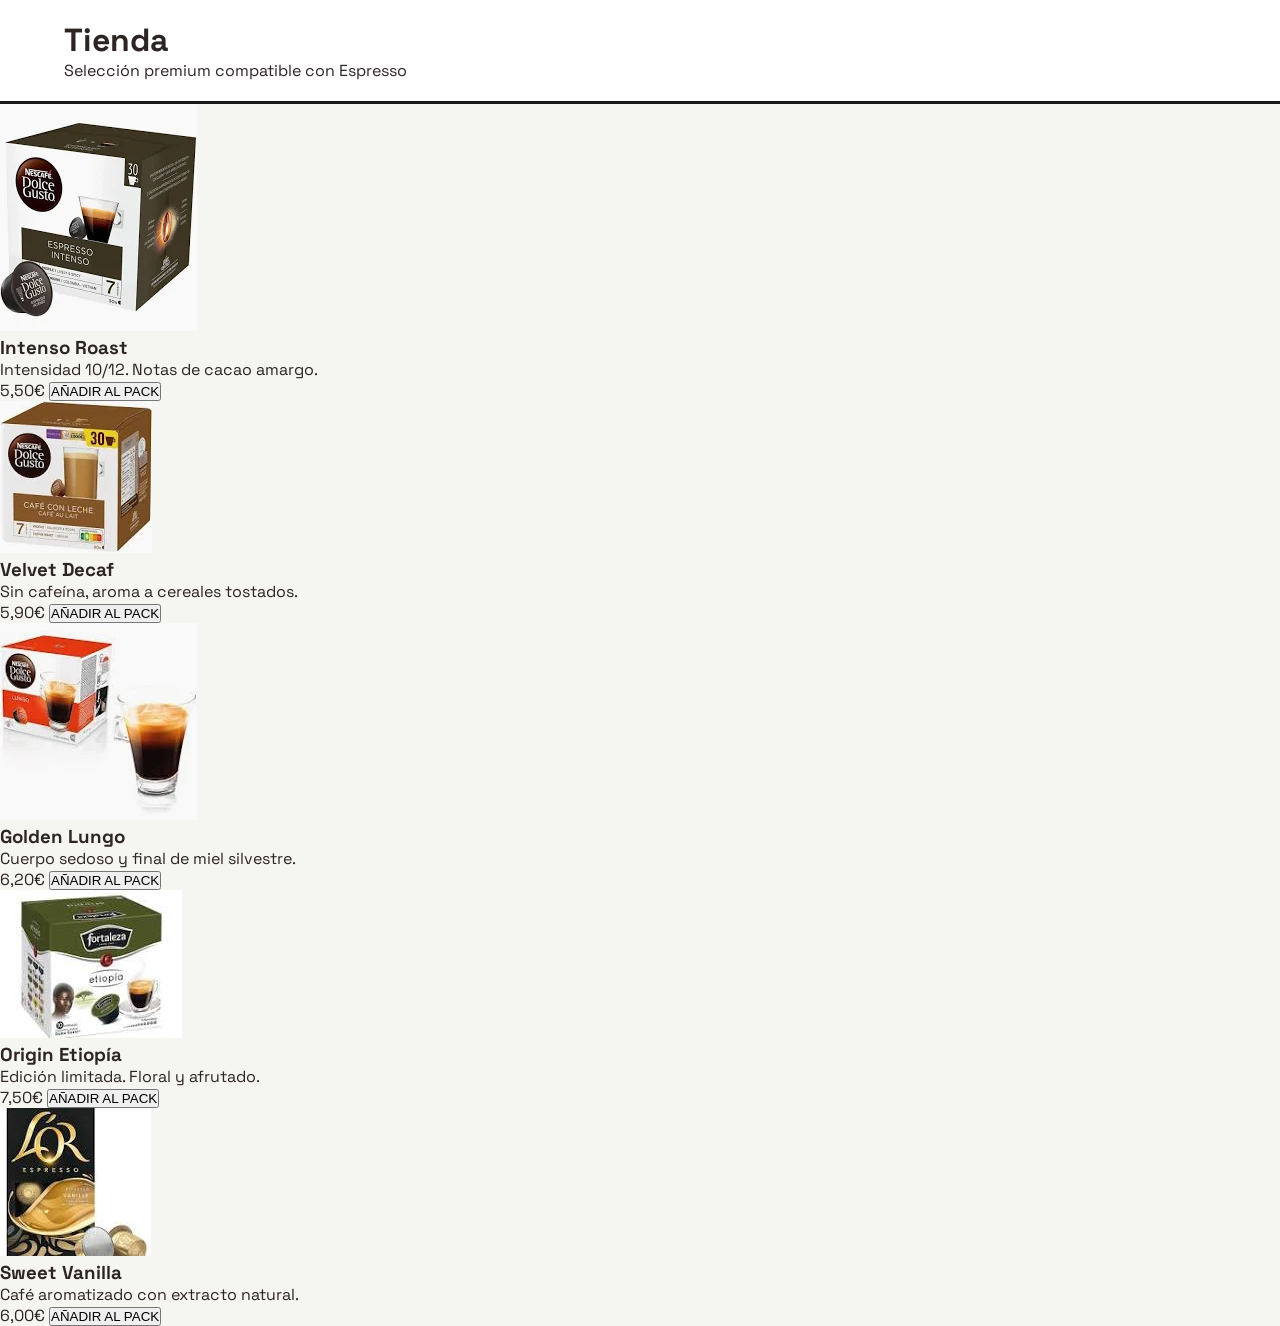
==== capsulas.html @ a007997f "ultimo cambio al html y de img" ====
<!DOCTYPE html>
<html lang="es">
<head>
    <meta charset="UTF-8">
    <meta name="viewport" content="width=device-width, initial-scale=1.0">
    <title>Cápsulas Espresso - Tienda</title>
    <link rel="stylesheet" href="css/styles.css">
    <link href="https://fonts.googleapis.com/css2?family=Bungee+Shade&family=Space+Grotesk:wght@300;500;800&display=swap" rel="stylesheet">
</head>
<body id="body-capsulas">

    <div id="cursor-capsulas"></div>

    <main id="main-container-capsulas">
        <header id="header-tienda-capsulas">
            <h1 id="logo-texto-capsulas">Tienda</h1>
            <p id="subtitulo-capsulas">Selección premium compatible con Espresso</p>
        </header>

                <section id="galeria-capsulas-grid">
            <article id="card-producto-1" class="capsula-card-style">
                <img id="img-capsula-1" src="img/capsula1.jpg" alt="Intenso">
                <h3 id="titulo-capsula-1">Intenso Roast</h3>
                <p id="desc-capsula-1">Intensidad 10/12. Notas de cacao amargo.</p>
                <span id="precio-capsula-1">5,50€</span>
                <button id="btn-compra-1">AÑADIR AL PACK</button>
            </article>

            <article id="card-producto-2" class="capsula-card-style">
                <img id="img-capsula-2" src="img/capsulas2.jpg" alt="Decaf">
                <h3 id="titulo-capsula-2">Velvet Decaf</h3>
                <p id="desc-capsula-2">Sin cafeína, aroma a cereales tostados.</p>
                <span id="precio-capsula-2">5,90€</span>
                <button id="btn-compra-2">AÑADIR AL PACK</button>
            </article>

            <article id="card-producto-3" class="capsula-card-style">
                <img id="img-capsula-3" src="img/capsulas3.jpg" alt="Lungo">
                <h3 id="titulo-capsula-3">Golden Lungo</h3>
                <p id="desc-capsula-3">Cuerpo sedoso y final de miel silvestre.</p>
                <span id="precio-capsula-3">6,20€</span>
                <button id="btn-compra-3">AÑADIR AL PACK</button>
            </article>

            <article id="card-producto-4" class="capsula-card-style">
                <img id="img-capsula-4" src="img/capsulas4.jpg" alt="Etiopía">
                <h3 id="titulo-capsula-4">Origin Etiopía</h3>
                <p id="desc-capsula-4">Edición limitada. Floral y afrutado.</p>
                <span id="precio-capsula-4">7,50€</span>
                <button id="btn-compra-4">AÑADIR AL PACK</button>
            </article>

            <article id="card-producto-5" class="capsula-card-style">
                <img id="img-capsula-5" src="img/capsulas5.jpg" alt="Vainilla">
                <h3 id="titulo-capsula-5">Sweet Vanilla</h3>
                <p id="desc-capsula-5">Café aromatizado con extracto natural.</p>
                <span id="precio-capsula-5">6,00€</span>
                <button id="btn-compra-5">AÑADIR AL PACK</button>
            </article>
        </section>
    </main>
    
    <script>
        const cursor = document.getElementById('cursor-capsulas');
        document.addEventListener('mousemove', e => {
            cursor.style.left = e.clientX + 'px';
            cursor.style.top = e.clientY + 'px';
        });
    </script>

        
</body>
</html>
---- css/styles.css ----
:root {
    --primary: #4e342e;
    /* Marrón Espresso */
    --secondary: #1a1a1a;
    /* Negro */
    --accent: #d7ccc8;
    /* Beige */
    --bg-light: #f5f5f1;
    /* Crema */
    --text-main: #2d2424;
    --shadow: 0 15px 35px rgba(0, 0, 0, 0.1);
    --step-ani: cubic-bezier(0.19, 1, 0.22, 1);
}

* {
    margin: 0;
    padding: 0;
    box-sizing: border-box;
    cursor: none;
}

body {
    background: var(--bg-light);
    color: var(--text-main);
    font-family: 'Space Grotesk', sans-serif;
    overflow-x: hidden;
}

/* Custom Cursor */
#custom-cursor {
    width: 20px;
    height: 20px;
    background: var(--primary);
    border-radius: 50%;
    position: fixed;
    pointer-events: none;
    z-index: 9999;
    mix-blend-mode: difference;
}

/* Loader */
#loader {
    position: fixed;
    inset: 0;
    background: #0f0f0f;
    display: flex;
    flex-direction: column;
    justify-content: center;
    align-items: center;
    z-index: 10000;
    transition: transform 0.8s var(--step-ani);
}

.cartoon-coffee {
    width: 100px;
    height: 80px;
    border: 5px solid white;
    border-radius: 0 0 40px 40px;
    position: relative;
}

.liquid {
    position: absolute;
    bottom: 0;
    width: 100%;
    height: 0%;
    background: var(--primary);
    border-radius: 0 0 35px 35px;
    transition: 1.5s;
}

/* Header */
header {
    background: white;
    border-bottom: 3px solid var(--secondary);
    padding: 20px 5%;
    position: sticky;
    top: 0;
    z-index: 900;
}

.nav-container {
    display: flex;
    justify-content: space-between;
    align-items: center;
    max-width: 1400px;
    margin: 0 auto;
}

.logo {
    font-family: 'Bungee Shade';
    color: var(--primary);
    font-size: 1.8rem;
    text-decoration: none;
}

nav a {
    text-decoration: none;
    color: var(--secondary);
    font-weight: 800;
    margin-left: 25px;
    font-size: 0.9rem;
    transition: 0.3s;
}

nav a:hover {
    color: var(--primary);
}

/* Grid de Productos */
.content-wrapper {
    max-width: 1300px;
    margin: 50px auto;
    padding: 0 20px;
}

.product-gallery {
    display: grid;
    grid-template-columns: repeat(auto-fill, minmax(300px, 1fr));
    gap: 30px;
    margin-top: 30px;
}

.p-card {
    background: white;
    border-radius: 25px;
    padding: 25px;
    box-shadow: var(--shadow);
    text-align: center;
    transition: 0.4s;
}

.p-card:hover {
    transform: translateY(-10px);
}

.p-card img {
    width: 100%;
    height: 280px;
    object-fit: contain;
    margin-bottom: 15px;
    background: #fafafa;
    border-radius: 15px;
}

/* Botones */
.btn-primary-v2 {
    background: var(--primary);
    color: white;
    border: none;
    padding: 12px 25px;
    border-radius: 50px;
    font-weight: 800;
    cursor: pointer;
}

.btn-primary-v2:hover {
    background: var(--secondary);
    transform: scale(1.05);
}

/* Sidebar Carrito */
.cart-sidebar {
    position: fixed;
    right: -500px;
    top: 0;
    width: 400px;
    height: 100%;
    background: white;
    z-index: 3000;
    transition: 0.6s var(--step-ani);
    padding: 30px;
}

.cart-sidebar.active {
    right: 0;
}

.cart-item-ui {
    display: flex;
    align-items: center;
    gap: 15px;
    padding: 10px;
    border-bottom: 1px solid #eee;
}
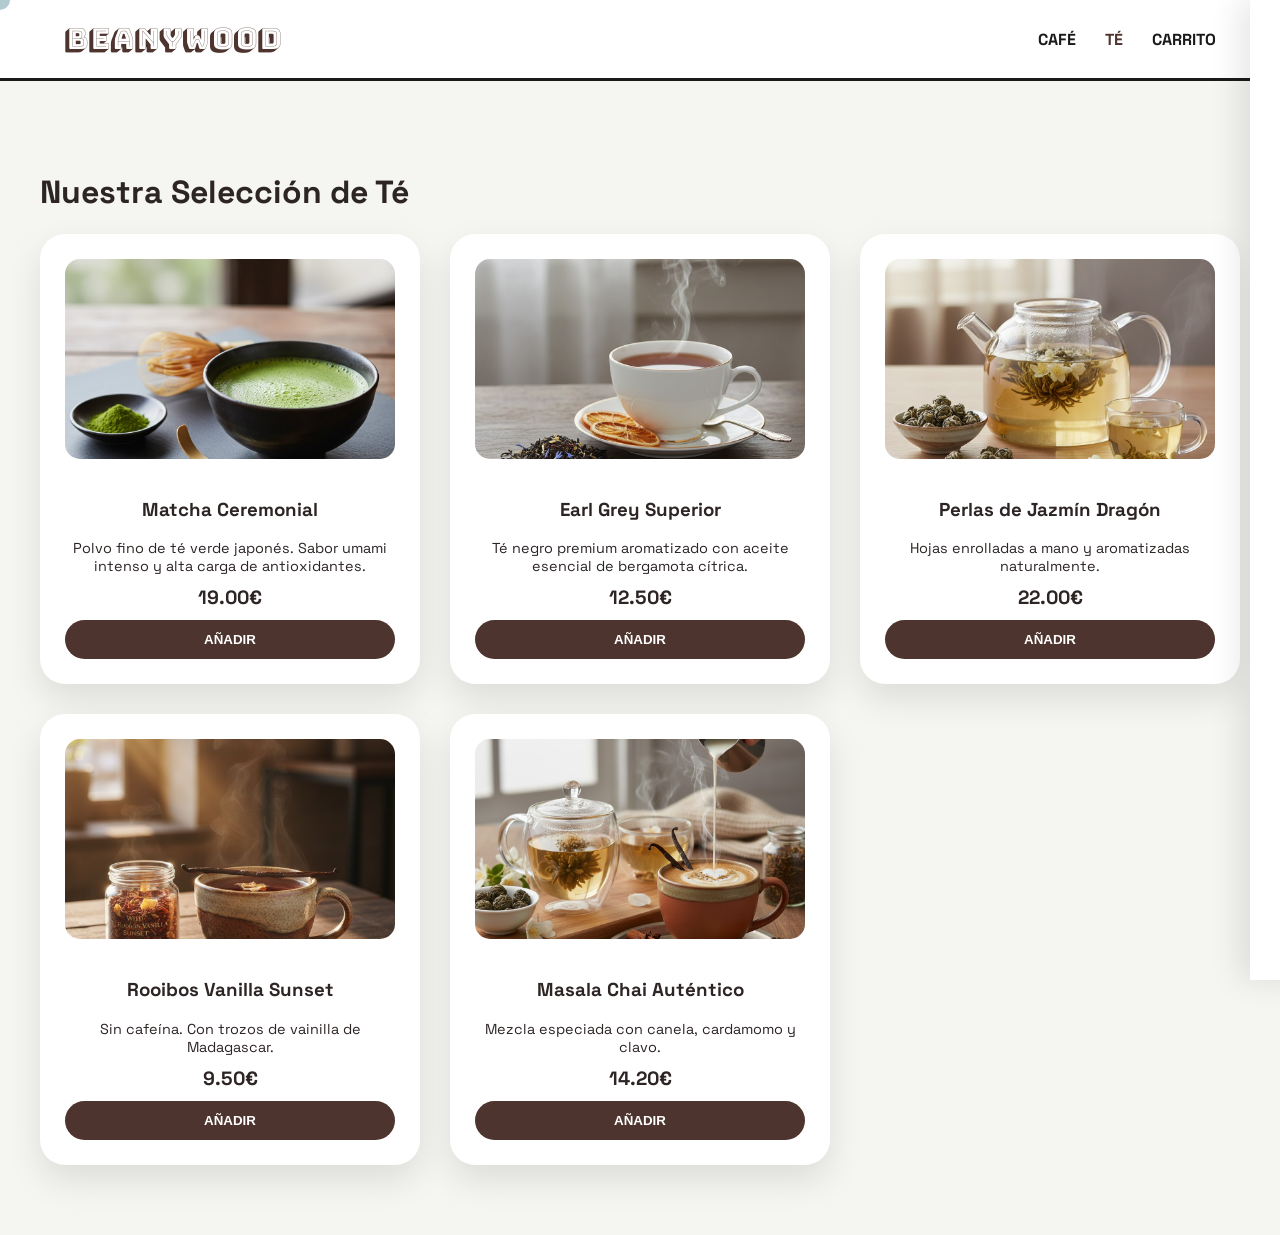
==== commit 9e280872: "cambio al css y mi html" ====
--- a/capsulas.html
+++ b/capsulas.html
@@ -3,71 +3,101 @@
 <head>
     <meta charset="UTF-8">
     <meta name="viewport" content="width=device-width, initial-scale=1.0">
-    <title>Cápsulas Espresso - Tienda</title>
+    <title>Tea Specialty Store</title>
+    <link href="https://fonts.googleapis.com/css2?family=Bungee+Shade&family=Space+Grotesk:wght@300;500;700&display=swap" rel="stylesheet">
     <link rel="stylesheet" href="css/styles.css">
-    <link href="https://fonts.googleapis.com/css2?family=Bungee+Shade&family=Space+Grotesk:wght@300;500;800&display=swap" rel="stylesheet">
 </head>
-<body id="body-capsulas">
+<body id="tea-store-body">
 
-    <div id="cursor-capsulas"></div>
+    <div id="custom-cursor"></div>
 
-    <main id="main-container-capsulas">
-        <header id="header-tienda-capsulas">
-            <h1 id="logo-texto-capsulas">Tienda</h1>
-            <p id="subtitulo-capsulas">Selección premium compatible con Espresso</p>
-        </header>
+    <div id="main-loader">
+        <div id="cup-container" class="cartoon-coffee">
+            <div id="liquid-fill" class="liquid"></div>
+        </div>
+    </div>
 
-                <section id="galeria-capsulas-grid">
-            <article id="card-producto-1" class="capsula-card-style">
-                <img id="img-capsula-1" src="img/capsula1.jpg" alt="Intenso">
-                <h3 id="titulo-capsula-1">Intenso Roast</h3>
-                <p id="desc-capsula-1">Intensidad 10/12. Notas de cacao amargo.</p>
-                <span id="precio-capsula-1">5,50€</span>
-                <button id="btn-compra-1">AÑADIR AL PACK</button>
+    <header id="main-header">
+        <div id="header-container" class="nav-container">
+            <a href="index.html" id="site-logo" class="logo">BEANYWOOD</a>
+            <nav id="main-navigation">
+                <a href="#" id="nav-link-coffee">CAFÉ</a>
+                <a href="#" id="nav-link-tea-active">TÉ</a>
+                <a href="#" id="nav-link-cart" onclick="toggleCart()">CARRITO</a>
+            </nav>
+        </div>
+    </header>
+
+    <main id="tea-content-wrapper" class="content-wrapper">
+        <h1 id="section-title">Nuestra Selección de Té</h1>
+
+        <div id="tea-products-grid" class="product-gallery">
+            
+            <article id="tea-card-1" class="p-card">
+                <img id="tea-img-1" src="img/Te_Matcha.jpg" alt="Matcha">
+                <h3 id="tea-title-1">Matcha Ceremonial</h3>
+                <p style="margin: 10px 0; font-size: 0.9rem;">Polvo fino de té verde japonés. Sabor umami intenso y alta carga de antioxidantes.</p>
+                <p id="tea-price-1">19.00€</p>
+                <button id="tea-btn-1" class="btn-primary-v2">AÑADIR</button>
             </article>
 
-            <article id="card-producto-2" class="capsula-card-style">
-                <img id="img-capsula-2" src="img/capsulas2.jpg" alt="Decaf">
-                <h3 id="titulo-capsula-2">Velvet Decaf</h3>
-                <p id="desc-capsula-2">Sin cafeína, aroma a cereales tostados.</p>
-                <span id="precio-capsula-2">5,90€</span>
-                <button id="btn-compra-2">AÑADIR AL PACK</button>
+            <article id="tea-card-2" class="p-card">
+                <img id="tea-img-2" src="img/Te_Earl.jpg" alt="Earl Grey">
+                <h3 id="tea-title-2">Earl Grey Superior</h3>
+                <p style="margin: 10px 0; font-size: 0.9rem;">Té negro premium aromatizado con aceite esencial de bergamota cítrica.</p>
+                <p id="tea-price-2">12.50€</p>
+                <button id="tea-btn-2" class="btn-primary-v2">AÑADIR</button>
             </article>
+            <article id="tea-card-3" class="p-card">
+        <img id="tea-img-3" src="img/Te_Perlas.jpg" alt="Té de Jazmín">
+        <h3 id="tea-title-3">Perlas de Jazmín Dragón</h3>
+        <p style="margin: 10px 0; font-size: 0.9rem;">Hojas enrolladas a mano y aromatizadas naturalmente.</p>
+        <p id="tea-price-3">22.00€</p>
+        <button id="tea-btn-3" class="btn-primary-v2">AÑADIR</button>
+    </article>
+           <article id="tea-card-4" class="p-card">
+        <img id="tea-img-4" src="img/Te_Rooibos.jpg" alt="Rooibos">
+        <h3 id="tea-title-4">Rooibos Vanilla Sunset</h3>
+        <p style="margin: 10px 0; font-size: 0.9rem;">Sin cafeína. Con trozos de vainilla de Madagascar.</p>
+        <p id="tea-price-4">9.50€</p>
+        <button id="tea-btn-4" class="btn-primary-v2">AÑADIR</button>
+    </article>
+           <article id="tea-card-5" class="p-card">
+        <img id="tea-img-5" src="img/Te_Masala.jpg" alt="Chai Tea">
+        <h3 id="tea-title-5">Masala Chai Auténtico</h3>
+        <p style="margin: 10px 0; font-size: 0.9rem;">Mezcla especiada con canela, cardamomo y clavo.</p>
+        <p id="tea-price-5">14.20€</p>
+        <button id="tea-btn-5" class="btn-primary-v2">AÑADIR</button>
+    </article>
 
-            <article id="card-producto-3" class="capsula-card-style">
-                <img id="img-capsula-3" src="img/capsulas3.jpg" alt="Lungo">
-                <h3 id="titulo-capsula-3">Golden Lungo</h3>
-                <p id="desc-capsula-3">Cuerpo sedoso y final de miel silvestre.</p>
-                <span id="precio-capsula-3">6,20€</span>
-                <button id="btn-compra-3">AÑADIR AL PACK</button>
-            </article>
+        </div>
+    </main>
 
-            <article id="card-producto-4" class="capsula-card-style">
-                <img id="img-capsula-4" src="img/capsulas4.jpg" alt="Etiopía">
-                <h3 id="titulo-capsula-4">Origin Etiopía</h3>
-                <p id="desc-capsula-4">Edición limitada. Floral y afrutado.</p>
-                <span id="precio-capsula-4">7,50€</span>
-                <button id="btn-compra-4">AÑADIR AL PACK</button>
-            </article>
+    <aside id="tea-cart-sidebar" class="cart-sidebar">
+        <h2 id="cart-title">TU CARRITO</h2>
+        <div id="cart-item-preview" class="cart-item-ui">
+            <p id="empty-cart-msg">No hay productos aún.</p>
+        </div>
+        <button id="close-cart-btn" class="btn-primary-v2" onclick="toggleCart()">CERRAR</button>
+    </aside>
 
-            <article id="card-producto-5" class="capsula-card-style">
-                <img id="img-capsula-5" src="img/capsulas5.jpg" alt="Vainilla">
-                <h3 id="titulo-capsula-5">Sweet Vanilla</h3>
-                <p id="desc-capsula-5">Café aromatizado con extracto natural.</p>
-                <span id="precio-capsula-5">6,00€</span>
-                <button id="btn-compra-5">AÑADIR AL PACK</button>
-            </article>
-        </section>
-    </main>
-    
     <script>
-        const cursor = document.getElementById('cursor-capsulas');
+        const cursor = document.getElementById('custom-cursor');
         document.addEventListener('mousemove', e => {
             cursor.style.left = e.clientX + 'px';
             cursor.style.top = e.clientY + 'px';
         });
+
+        window.addEventListener('load', () => {
+            document.getElementById('liquid-fill').style.height = "100%";
+            setTimeout(() => {
+                document.getElementById('main-loader').style.transform = "translateY(-100%)";
+            }, 1000);
+        });
+
+        function toggleCart() {
+            document.getElementById('tea-cart-sidebar').classList.toggle('active');
+        }
     </script>
-
-        
 </body>
 </html>
--- a/css/styles.css
+++ b/css/styles.css
@@ -1,32 +1,26 @@
 :root {
     --primary: #4e342e;
-    /* Marrón Espresso */
     --secondary: #1a1a1a;
-    /* Negro */
     --accent: #d7ccc8;
-    /* Beige */
     --bg-light: #f5f5f1;
-    /* Crema */
     --text-main: #2d2424;
     --shadow: 0 15px 35px rgba(0, 0, 0, 0.1);
     --step-ani: cubic-bezier(0.19, 1, 0.22, 1);
 }
 
-* {
+/* Base */
+#tea-store-body {
     margin: 0;
     padding: 0;
     box-sizing: border-box;
-    cursor: none;
-}
-
-body {
     background: var(--bg-light);
     color: var(--text-main);
     font-family: 'Space Grotesk', sans-serif;
     overflow-x: hidden;
+    cursor: none;
 }
 
-/* Custom Cursor */
+/* Cursor */
 #custom-cursor {
     width: 20px;
     height: 20px;
@@ -36,41 +30,41 @@
     pointer-events: none;
     z-index: 9999;
     mix-blend-mode: difference;
+    transform: translate(-50%, -50%);
 }
 
 /* Loader */
-#loader {
+#main-loader {
     position: fixed;
     inset: 0;
     background: #0f0f0f;
     display: flex;
-    flex-direction: column;
     justify-content: center;
     align-items: center;
     z-index: 10000;
     transition: transform 0.8s var(--step-ani);
 }
 
-.cartoon-coffee {
+#cup-container {
     width: 100px;
     height: 80px;
     border: 5px solid white;
     border-radius: 0 0 40px 40px;
     position: relative;
+    overflow: hidden;
 }
 
-.liquid {
+#liquid-fill {
     position: absolute;
     bottom: 0;
     width: 100%;
     height: 0%;
     background: var(--primary);
-    border-radius: 0 0 35px 35px;
-    transition: 1.5s;
+    transition: 1s ease;
 }
 
-/* Header */
-header {
+/* Header & Nav */
+#main-header {
     background: white;
     border-bottom: 3px solid var(--secondary);
     padding: 20px 5%;
@@ -79,7 +73,7 @@
     z-index: 900;
 }
 
-.nav-container {
+#header-container {
     display: flex;
     justify-content: space-between;
     align-items: center;
@@ -87,100 +81,88 @@
     margin: 0 auto;
 }
 
-.logo {
-    font-family: 'Bungee Shade';
+#site-logo {
+    font-family: 'Bungee Shade', cursive;
     color: var(--primary);
     font-size: 1.8rem;
     text-decoration: none;
 }
 
-nav a {
+#nav-link-coffee, #nav-link-tea-active, #nav-link-cart {
     text-decoration: none;
     color: var(--secondary);
     font-weight: 800;
     margin-left: 25px;
-    font-size: 0.9rem;
     transition: 0.3s;
 }
 
-nav a:hover {
+#nav-link-tea-active {
     color: var(--primary);
 }
 
-/* Grid de Productos */
-.content-wrapper {
-    max-width: 1300px;
+/* Grid & Cards */
+#tea-content-wrapper {
+    max-width: 1200px;
     margin: 50px auto;
-    padding: 0 20px;
+    padding: 20px;
 }
 
-.product-gallery {
+#tea-products-grid {
     display: grid;
-    grid-template-columns: repeat(auto-fill, minmax(300px, 1fr));
+    grid-template-columns: repeat(auto-fill, minmax(280px, 1fr));
     gap: 30px;
-    margin-top: 30px;
 }
 
-.p-card {
+#tea-card-1, #tea-card-2, #tea-card-3, #tea-card-4, #tea-card-5 {
     background: white;
     border-radius: 25px;
     padding: 25px;
     box-shadow: var(--shadow);
     text-align: center;
-    transition: 0.4s;
+    transition: 0.4s var(--step-ani);
 }
 
-.p-card:hover {
-    transform: translateY(-10px);
+#tea-img-1, #tea-img-2, #tea-img-3, #tea-img-4, #tea-img-5 {
+    width: 100%;
+    height: 200px;
+    object-fit: cover;
+    border-radius: 15px;
+    margin-bottom: 15px;
 }
 
-.p-card img {
-    width: 100%;
-    height: 280px;
-    object-fit: contain;
-    margin-bottom: 15px;
-    background: #fafafa;
-    border-radius: 15px;
+#tea-price-1, #tea-price-2, #tea-price-3, #tea-price-4, #tea-price-5 {
+    font-weight: 800;
+    font-size: 1.2rem;
+    margin: 10px 0;
 }
 
-/* Botones */
-.btn-primary-v2 {
+/* Botones con ID (se pueden agrupar por clase si el ejercicio lo permite, 
+pero aquí uso el estilo base referenciado a sus IDs para Git) */
+#tea-btn-1, #tea-btn-2, #tea-btn-3, #tea-btn-4, #tea-btn-5, #close-cart-btn {
     background: var(--primary);
     color: white;
     border: none;
-    padding: 12px 25px;
+    padding: 12px;
+    width: 100%;
     border-radius: 50px;
     font-weight: 800;
     cursor: pointer;
 }
 
-.btn-primary-v2:hover {
-    background: var(--secondary);
-    transform: scale(1.05);
-}
-
-/* Sidebar Carrito */
-.cart-sidebar {
+/* Sidebar */
+#tea-cart-sidebar {
     position: fixed;
-    right: -500px;
+    right: -450px;
     top: 0;
     width: 400px;
     height: 100%;
     background: white;
-    z-index: 3000;
-    transition: 0.6s var(--step-ani);
-    padding: 30px;
+    padding: 40px;
+    transition: 0.5s var(--step-ani);
+    z-index: 2000;
+    box-shadow: -10px 0 30px rgba(0,0,0,0.1);
 }
 
-.cart-sidebar.active {
+#tea-cart-sidebar.active {
     right: 0;
 }
-
-.cart-item-ui {
-    display: flex;
-    align-items: center;
-    gap: 15px;
-    padding: 10px;
-    border-bottom: 1px solid #eee;
-}
-
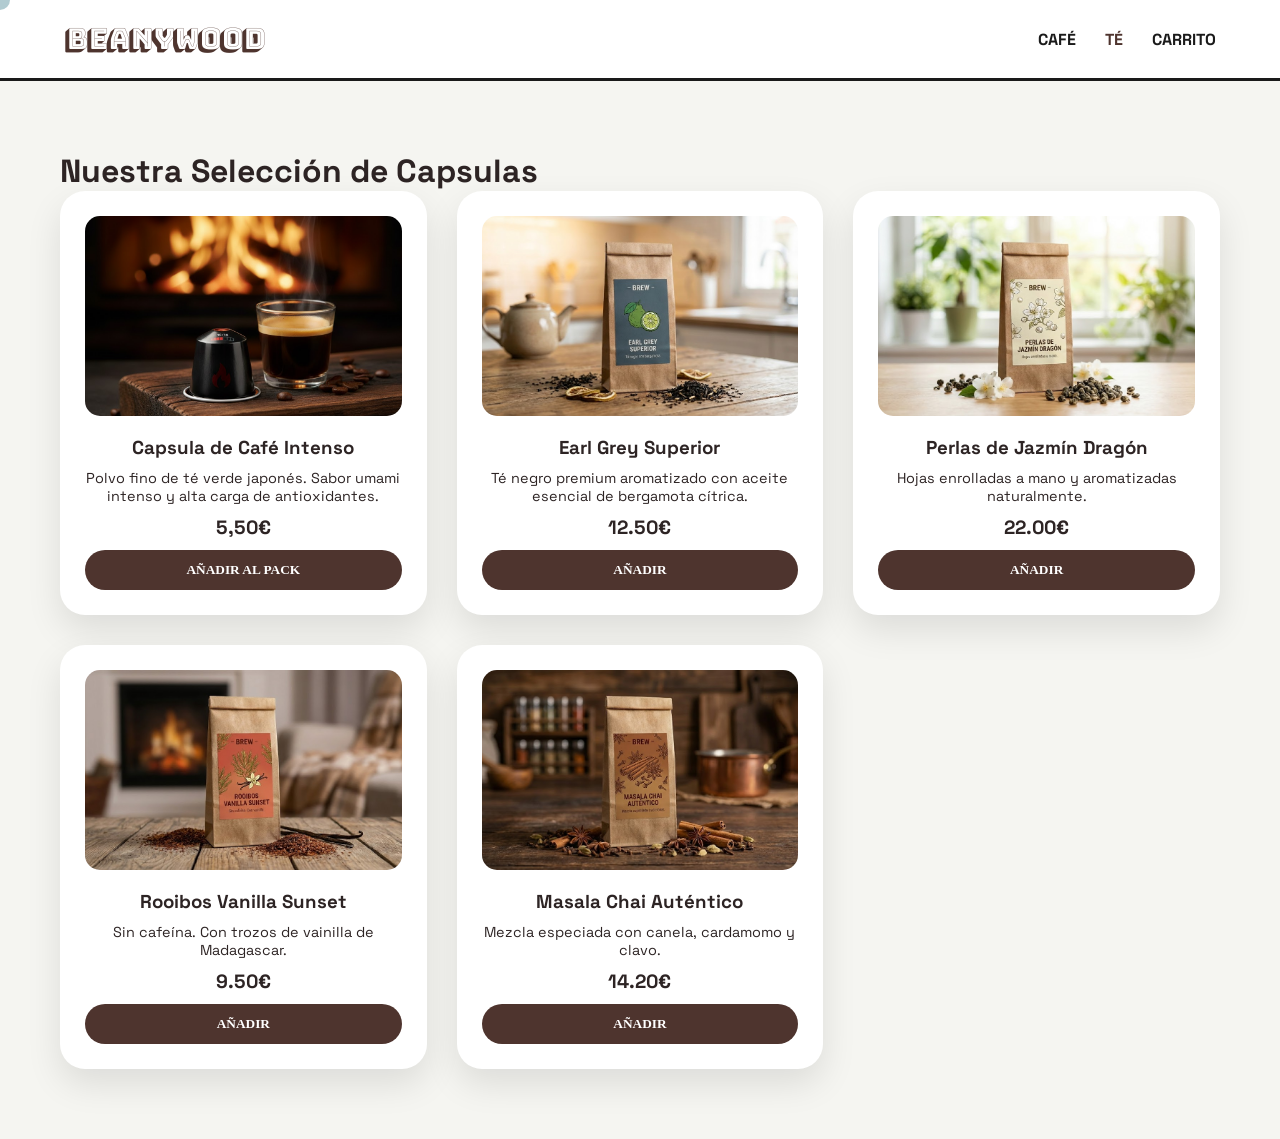
==== commit fa002057: "header y primer producto de mi html" ====
--- a/capsulas.html
+++ b/capsulas.html
@@ -29,16 +29,16 @@
     </header>
 
     <main id="tea-content-wrapper" class="content-wrapper">
-        <h1 id="section-title">Nuestra Selección de Té</h1>
+        <h1 id="section-title">Nuestra Selección de Capsulas</h1>
 
         <div id="tea-products-grid" class="product-gallery">
             
             <article id="tea-card-1" class="p-card">
-                <img id="tea-img-1" src="img/Te_Matcha.jpg" alt="Matcha">
-                <h3 id="tea-title-1">Matcha Ceremonial</h3>
+                <img id="tea-img-1" src="img/capsula1.jpg" alt="Matcha">
+                <h3 id="tea-title-1">Capsula de Café Intenso</h3>
                 <p style="margin: 10px 0; font-size: 0.9rem;">Polvo fino de té verde japonés. Sabor umami intenso y alta carga de antioxidantes.</p>
-                <p id="tea-price-1">19.00€</p>
-                <button id="tea-btn-1" class="btn-primary-v2">AÑADIR</button>
+                <p id="tea-price-1">5,50€</p>
+                <button id="tea-btn-1" class="btn-primary-v2">AÑADIR AL PACK</button>
             </article>
 
             <article id="tea-card-2" class="p-card">
--- a/css/styles.css
+++ b/css/styles.css
@@ -1,3 +1,330 @@
+root {
+    --primary: #4e342e;
+    --secondary: #1a1a1a;
+    --accent: #FFD700; /* Un toque dorado para resaltar */
+    --bg-light: #f5f5f1;
+    --text-main: #2d2424;
+    --shadow-retro: 8px 8px 0px var(--secondary);
+    --step-ani: cubic-bezier(0.19, 1, 0.22, 1);
+}
+
+* {
+    margin: 0; padding: 0; box-sizing: border-box;
+    cursor: none !important; /* Forzamos el cursor custom */
+}
+
+:root {
+    --primary: #4e342e;
+    --secondary: #1a1a1a;
+    --accent: #eaddcf; /* Un beige más suave para el fondo */
+    --white: #ffffff;
+}
+
+/* --- Fondo Guay con Textura --- */
+body {
+    background-color: #f4f1ea;
+    /* Creamos un efecto de papel/grano sutil */
+    background-image: 
+        linear-gradient(30deg, #f4f1ea 12%, transparent 12.5%, transparent 87%, #f4f1ea 87.5%, #f4f1ea),
+        linear-gradient(150deg, #f4f1ea 12%, transparent 12.5%, transparent 87%, #f4f1ea 87.5%, #f4f1ea),
+        linear-gradient(30deg, #f4f1ea 12%, transparent 12.5%, transparent 87%, #f4f1ea 87.5%, #f4f1ea),
+        linear-gradient(150deg, #f4f1ea 12%, transparent 12.5%, transparent 87%, #f4f1ea 87.5%, #f4f1ea),
+        linear-gradient(60deg, #dfd9ce 25%, transparent 25.5%, transparent 75%, #dfd9ce 75%, #dfd9ce),
+        linear-gradient(60deg, #dfd9ce 25%, transparent 25.5%, transparent 75%, #dfd9ce 75%, #dfd9ce);
+    background-size: 80px 140px;
+    background-attachment: fixed;
+    font-family: 'Space Grotesk', sans-serif;
+}
+
+/* --- Mejoras en el Cursor --- */
+#custom-cursor {
+    width: 15px; height: 15px;
+    background: var(--primary);
+    border-radius: 50%;
+    position: fixed;
+    pointer-events: none;
+    z-index: 10001;
+    transition: transform 0.2s ease;
+    mix-blend-mode: difference;
+}
+#custom-cursor.active { transform: scale(4); background: var(--accent); }
+
+/* --- Intro Animation --- */
+/* --- Nueva Animación de Cafetera Inclinable --- */
+#loader {
+    position: fixed; inset: 0;
+    background: #0f0f0f;
+    display: flex; justify-content: center; align-items: center;
+    z-index: 10000;
+}
+
+.coffee-pot-container {
+    position: relative;
+    display: flex; 
+    flex-direction: column; 
+    align-items: center;
+    height: 280px; /* Un poco más de aire para el chorro */
+    width: 300px;  /* Contenedor ancho para mover la cafetera a la derecha */
+}
+
+/* Cuerpo de la cafetera */
+.coffee-pot {
+    width: 80px; height: 100px;
+    background: #ddd;
+    border: 4px solid #fff;
+    border-radius: 10px 10px 40px 40px;
+    position: absolute;
+    right: 40px; /* La alejamos del centro hacia la derecha */
+    top: 0;
+    /* Cambiamos el punto de rotación al pico (lado izquierdo) */
+    transform-origin: left center; 
+    animation: pot-tilt 3s ease-in-out infinite;
+    z-index: 2;
+}
+
+.pot-handle {
+    position: absolute; right: -25px; top: 20px;
+    width: 30px; height: 50px;
+    border: 4px solid #fff; border-radius: 0 20px 20px 0;
+}
+
+.pot-spout {
+    position: absolute; left: -15px; top: 10px;
+    width: 20px; height: 15px;
+    background: #ddd; border-top: 4px solid #fff;
+    transform: rotate(-30deg);
+}
+
+/* Chorro de café mejorado */
+.coffee-stream-v2 {
+    position: absolute;
+    left: 50%; /* Centrado exacto respecto al contenedor */
+    transform: translateX(-50%);
+    top: 55px; /* Ajustado para que parezca salir del pico inclinado */
+    width: 6px; height: 0;
+    background: #6f4e37;
+    animation: stream-pour 3s ease-in-out infinite;
+    z-index: 1;
+}
+
+.cartoon-coffee {
+    width: 100px; height: 70px;
+    border: 5px solid white;
+    border-radius: 0 0 40px 40px;
+    position: absolute; 
+    bottom: 0;
+    left: 50%;
+    transform: translateX(-50%); /* Centrada */
+    overflow: hidden; 
+    background: rgba(255,255,255,0.05);
+}
+
+.liquid {
+    position: absolute; bottom: 0; width: 100%; height: 0%;
+    background: #6f4e37;
+    animation: fill-up-slow 3s ease-in-out infinite;
+}
+
+/* Textos en Beige (usando tu variable --accent) */
+.loader-brand {
+    color: var(--accent); /* Cambiado a beige */
+    font-family: 'Bungee Shade';
+    font-size: 2.8rem; margin-top: 40px;
+    text-align: center;
+}
+
+.loader-status {
+    color: var(--accent); /* Cambiado a beige */
+    font-family: 'Space Grotesk';
+    letter-spacing: 5px; font-weight: 300;
+    margin-top: 10px; text-align: center;
+}
+
+/* Keyframes de movimiento */
+@keyframes pot-tilt {
+    0%, 20% { transform: rotate(0deg); }
+    /* Inclinamos hacia la izquierda (negativo) para verter en el centro */
+    40%, 80% { transform: rotate(-40deg); } 
+    100% { transform: rotate(0deg); }
+}
+
+@keyframes stream-pour {
+    0%, 42% { height: 0; opacity: 0; } /* Retrasamos un poco el inicio */
+    52%, 75% { height: 160px; opacity: 1; } /* El chorro llega a la taza */
+    85%, 100% { height: 0; opacity: 0; }
+}
+
+@keyframes fill-up-slow {
+    0%, 40% { height: 0%; }
+    80%, 100% { height: 85%; }
+}
+/* --- Hero Section --- */
+.hero {
+    text-align: center; padding: 100px 20px;
+}
+
+.glitch-title {
+    font-family: 'Bungee Inline';
+    font-size: clamp(3rem, 10vw, 6rem);
+    line-height: 0.9;
+    text-transform: uppercase;
+}
+
+.glitch-title span {
+    font-family: 'Bungee Shade';
+    color: var(--primary);
+}
+
+/* --- Sidebar --- */
+.cart-sidebar {
+    position: fixed; right: -100%; top: 0;
+    width: 100%; max-width: 400px; height: 100%;
+    background: white; border-left: 5px solid var(--secondary);
+    z-index: 999; transition: 0.5s var(--step-ani);
+    padding: 40px;
+}
+
+.cart-sidebar.active { right: 0; box-shadow: -20px 0 0 rgba(0,0,0,0.05); }
+
+.btn-primary-v2 {
+    display: inline-block;
+    background: var(--primary); color: white;
+    padding: 20px 40px; border-radius: 0; /* Estilo cuadrado retro */
+    font-family: 'Bungee Inline'; text-decoration: none;
+    box-shadow: var(--shadow-retro);
+    transition: 0.2s;
+}
+
+.btn-primary-v2:hover {
+    transform: translate(-4px, -4px);
+    box-shadow: 12px 12px 0px var(--secondary);
+}
+/* --- Navegación Mejorada --- */
+header {
+    background: rgba(255, 255, 255, 0.9);
+    backdrop-filter: blur(8px);
+    border-bottom: 4px solid var(--secondary);
+    padding: 20px 5%;
+    position: sticky;
+    top: 0;
+    z-index: 900;
+}
+
+.main-nav {
+    display: flex;
+    gap: 35px;
+}
+
+.nav-item {
+    text-decoration: none;
+    color: var(--secondary);
+    font-weight: 800;
+    font-size: 1rem;
+    letter-spacing: 3px;
+    text-transform: uppercase;
+}
+
+.nav-item::after {
+    content: '';
+    position: absolute;
+    bottom: -5px;
+    left: 0;
+    width: 0%;
+    height: 3px;
+    background: var(--primary);
+    transition: 0.3s;
+}
+
+.nav-item:hover::after {
+    width: 100%;
+}
+
+/* --- Sección Central "Más Chula" --- */
+.hero-section {
+    min-height: 80vh;
+    display: flex;
+    align-items: center;
+    justify-content: center;
+    text-align: center;
+    /* Fondo con degradado y un patrón sutil de puntos (estilo retro) */
+    background-color: #fcfcf9;
+    background-image: radial-gradient(var(--accent) 0.5px, transparent 0.5px);
+    background-size: 30px 30px; 
+}
+
+.main-title {
+    font-family: 'Bungee Inline';
+    font-size: 2rem;
+    letter-spacing: 15px; /* Súper separación */
+    color: var(--secondary);
+    margin-bottom: 10px;
+    opacity: 0.8;
+}
+
+.sub-title {
+    font-family: 'Bungee Shade';
+    font-size: clamp(3rem, 8vw, 6rem);
+    line-height: 1;
+    letter-spacing: 5px;
+    color: var(--primary);
+    text-shadow: 4px 4px 0px var(--accent);
+}
+
+.hero-tagline {
+    margin-top: 30px;
+    font-size: 1.2rem;
+    font-weight: 300;
+    letter-spacing: 4px;
+    text-transform: uppercase;
+    color: var(--secondary);
+}
+.hero-content {
+    padding: 150px 20px;
+    text-align: center;
+}
+
+/* Ajuste del Cart Badge */
+.cart-badge {
+    color: var(--primary);
+}
+.nav-container {
+    display: flex;
+    justify-content: space-between; /* Esto empuja el menú a la derecha */
+    align-items: center;
+    max-width: 1600px;
+    margin: 0 auto;
+}
+.logo {
+    font-family: 'Bungee Shade';
+    color: var(--primary);
+    font-size: 2.5rem; /* Más grande */
+    text-decoration: none;
+    letter-spacing: -2px;
+    transition: 0.3s;
+}
+
+.logo:hover {
+    color: var(--secondary);
+    transform: skewX(-10deg); /* Efecto de inclinación guay */
+}
+.main-title {
+    font-family: 'Bungee Inline';
+    font-size: 1.8rem;
+    letter-spacing: 20px; /* Súper separación solicitada */
+    color: var(--secondary);
+    margin-bottom: 20px;
+}
+
+.sub-title {
+    font-family: 'Bungee Shade';
+    font-size: clamp(3.5rem, 12vw, 8rem);
+    color: var(--primary);
+    line-height: 0.8;
+    /* Sombra tipo sticker */
+    filter: drop-shadow(6px 6px 0px var(--white));
+}
+
+/* parte de pablo.espinosa */
 :root {
     --primary: #4e342e;
     --secondary: #1a1a1a;
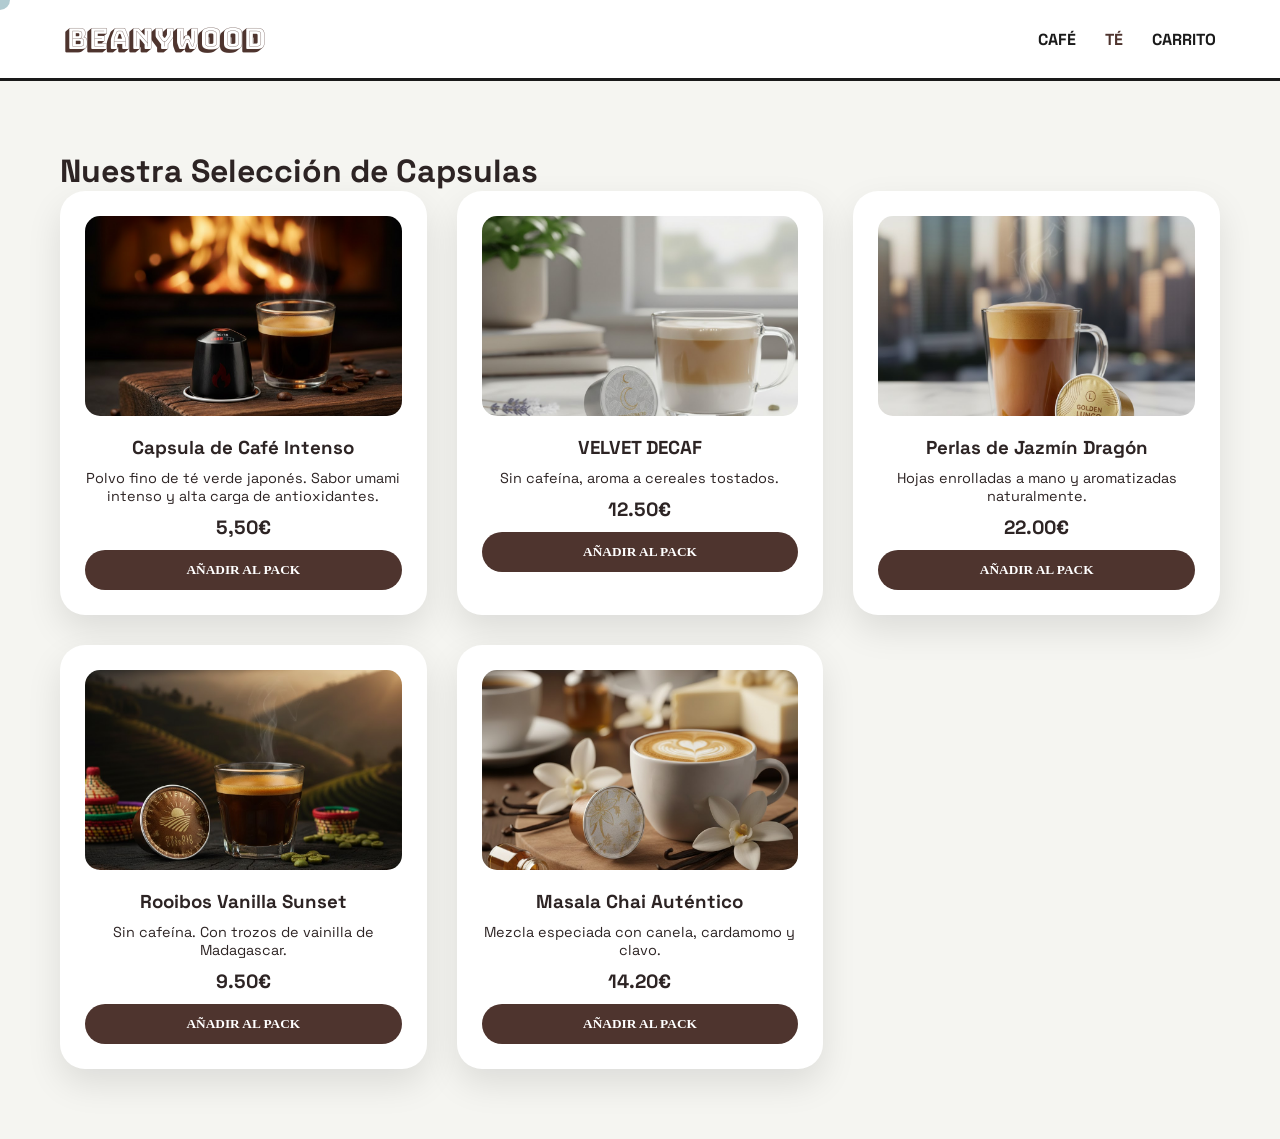
==== commit 824e914f: "resto de imagenes y segundo producto de mi html" ====
--- a/capsulas.html
+++ b/capsulas.html
@@ -42,32 +42,32 @@
             </article>
 
             <article id="tea-card-2" class="p-card">
-                <img id="tea-img-2" src="img/Te_Earl.jpg" alt="Earl Grey">
-                <h3 id="tea-title-2">Earl Grey Superior</h3>
-                <p style="margin: 10px 0; font-size: 0.9rem;">Té negro premium aromatizado con aceite esencial de bergamota cítrica.</p>
+                <img id="tea-img-2" src="img/capsulas2.jpg" alt="Earl Grey">
+                <h3 id="tea-title-2">VELVET DECAF</h3>
+                <p style="margin: 10px 0; font-size: 0.9rem;">Sin cafeína, aroma a cereales tostados.</p>
                 <p id="tea-price-2">12.50€</p>
-                <button id="tea-btn-2" class="btn-primary-v2">AÑADIR</button>
+                <button id="tea-btn-2" class="btn-primary-v2">AÑADIR AL PACK</button>
             </article>
             <article id="tea-card-3" class="p-card">
-        <img id="tea-img-3" src="img/Te_Perlas.jpg" alt="Té de Jazmín">
+        <img id="tea-img-3" src="img/capsulas3.jpg" alt="Té de Jazmín">
         <h3 id="tea-title-3">Perlas de Jazmín Dragón</h3>
         <p style="margin: 10px 0; font-size: 0.9rem;">Hojas enrolladas a mano y aromatizadas naturalmente.</p>
         <p id="tea-price-3">22.00€</p>
-        <button id="tea-btn-3" class="btn-primary-v2">AÑADIR</button>
+        <button id="tea-btn-3" class="btn-primary-v2">AÑADIR AL PACK</button>
     </article>
            <article id="tea-card-4" class="p-card">
-        <img id="tea-img-4" src="img/Te_Rooibos.jpg" alt="Rooibos">
+        <img id="tea-img-4" src="img/capsulas4.jpg" alt="Rooibos">
         <h3 id="tea-title-4">Rooibos Vanilla Sunset</h3>
         <p style="margin: 10px 0; font-size: 0.9rem;">Sin cafeína. Con trozos de vainilla de Madagascar.</p>
         <p id="tea-price-4">9.50€</p>
-        <button id="tea-btn-4" class="btn-primary-v2">AÑADIR</button>
+        <button id="tea-btn-4" class="btn-primary-v2">AÑADIR AL PACK</button>
     </article>
            <article id="tea-card-5" class="p-card">
-        <img id="tea-img-5" src="img/Te_Masala.jpg" alt="Chai Tea">
+        <img id="tea-img-5" src="img/capsulas5.jpg" alt="Chai Tea">
         <h3 id="tea-title-5">Masala Chai Auténtico</h3>
         <p style="margin: 10px 0; font-size: 0.9rem;">Mezcla especiada con canela, cardamomo y clavo.</p>
         <p id="tea-price-5">14.20€</p>
-        <button id="tea-btn-5" class="btn-primary-v2">AÑADIR</button>
+        <button id="tea-btn-5" class="btn-primary-v2">AÑADIR AL PACK</button>
     </article>
 
         </div>
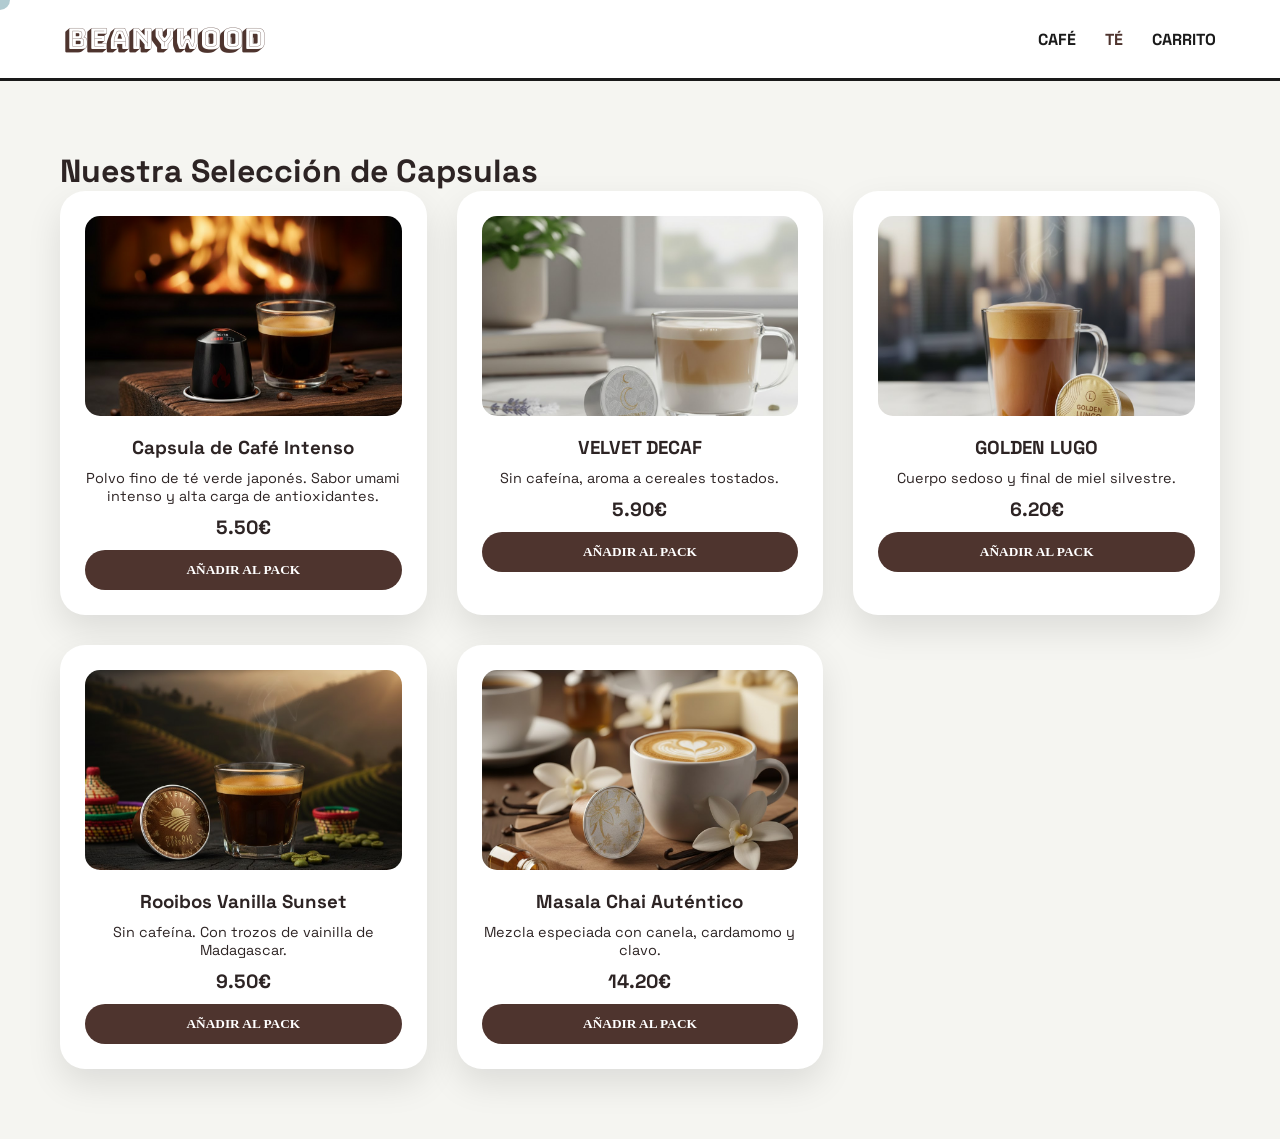
==== commit 0f5e4a8c: "correccion de los valores y tercer producto de mi html" ====
--- a/capsulas.html
+++ b/capsulas.html
@@ -37,7 +37,7 @@
                 <img id="tea-img-1" src="img/capsula1.jpg" alt="Matcha">
                 <h3 id="tea-title-1">Capsula de Café Intenso</h3>
                 <p style="margin: 10px 0; font-size: 0.9rem;">Polvo fino de té verde japonés. Sabor umami intenso y alta carga de antioxidantes.</p>
-                <p id="tea-price-1">5,50€</p>
+                <p id="tea-price-1">5.50€</p>
                 <button id="tea-btn-1" class="btn-primary-v2">AÑADIR AL PACK</button>
             </article>
 
@@ -45,14 +45,14 @@
                 <img id="tea-img-2" src="img/capsulas2.jpg" alt="Earl Grey">
                 <h3 id="tea-title-2">VELVET DECAF</h3>
                 <p style="margin: 10px 0; font-size: 0.9rem;">Sin cafeína, aroma a cereales tostados.</p>
-                <p id="tea-price-2">12.50€</p>
+                <p id="tea-price-2">5.90€</p>
                 <button id="tea-btn-2" class="btn-primary-v2">AÑADIR AL PACK</button>
             </article>
             <article id="tea-card-3" class="p-card">
         <img id="tea-img-3" src="img/capsulas3.jpg" alt="Té de Jazmín">
-        <h3 id="tea-title-3">Perlas de Jazmín Dragón</h3>
-        <p style="margin: 10px 0; font-size: 0.9rem;">Hojas enrolladas a mano y aromatizadas naturalmente.</p>
-        <p id="tea-price-3">22.00€</p>
+        <h3 id="tea-title-3">GOLDEN LUGO</h3>
+        <p style="margin: 10px 0; font-size: 0.9rem;">Cuerpo sedoso y final de miel silvestre.</p>
+        <p id="tea-price-3">6.20€</p>
         <button id="tea-btn-3" class="btn-primary-v2">AÑADIR AL PACK</button>
     </article>
            <article id="tea-card-4" class="p-card">
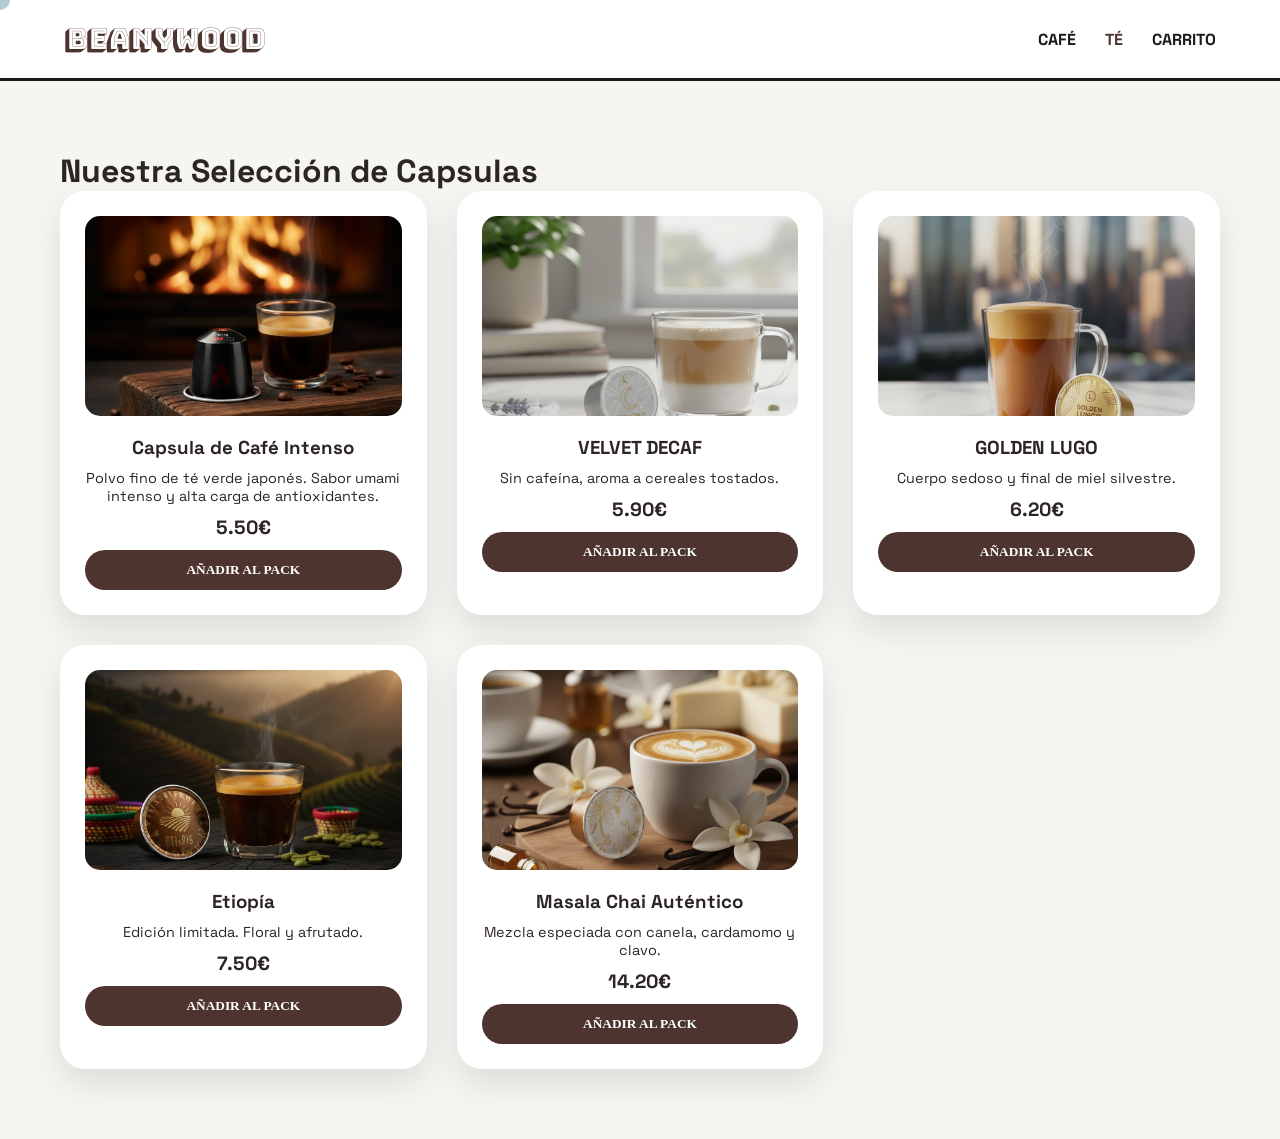
==== commit af4bb2d8: "cuarto producto de mi html" ====
--- a/capsulas.html
+++ b/capsulas.html
@@ -57,9 +57,9 @@
     </article>
            <article id="tea-card-4" class="p-card">
         <img id="tea-img-4" src="img/capsulas4.jpg" alt="Rooibos">
-        <h3 id="tea-title-4">Rooibos Vanilla Sunset</h3>
-        <p style="margin: 10px 0; font-size: 0.9rem;">Sin cafeína. Con trozos de vainilla de Madagascar.</p>
-        <p id="tea-price-4">9.50€</p>
+        <h3 id="tea-title-4">Etiopía</h3>
+        <p style="margin: 10px 0; font-size: 0.9rem;">Edición limitada. Floral y afrutado.</p>
+        <p id="tea-price-4">7.50€</p>
         <button id="tea-btn-4" class="btn-primary-v2">AÑADIR AL PACK</button>
     </article>
            <article id="tea-card-5" class="p-card">
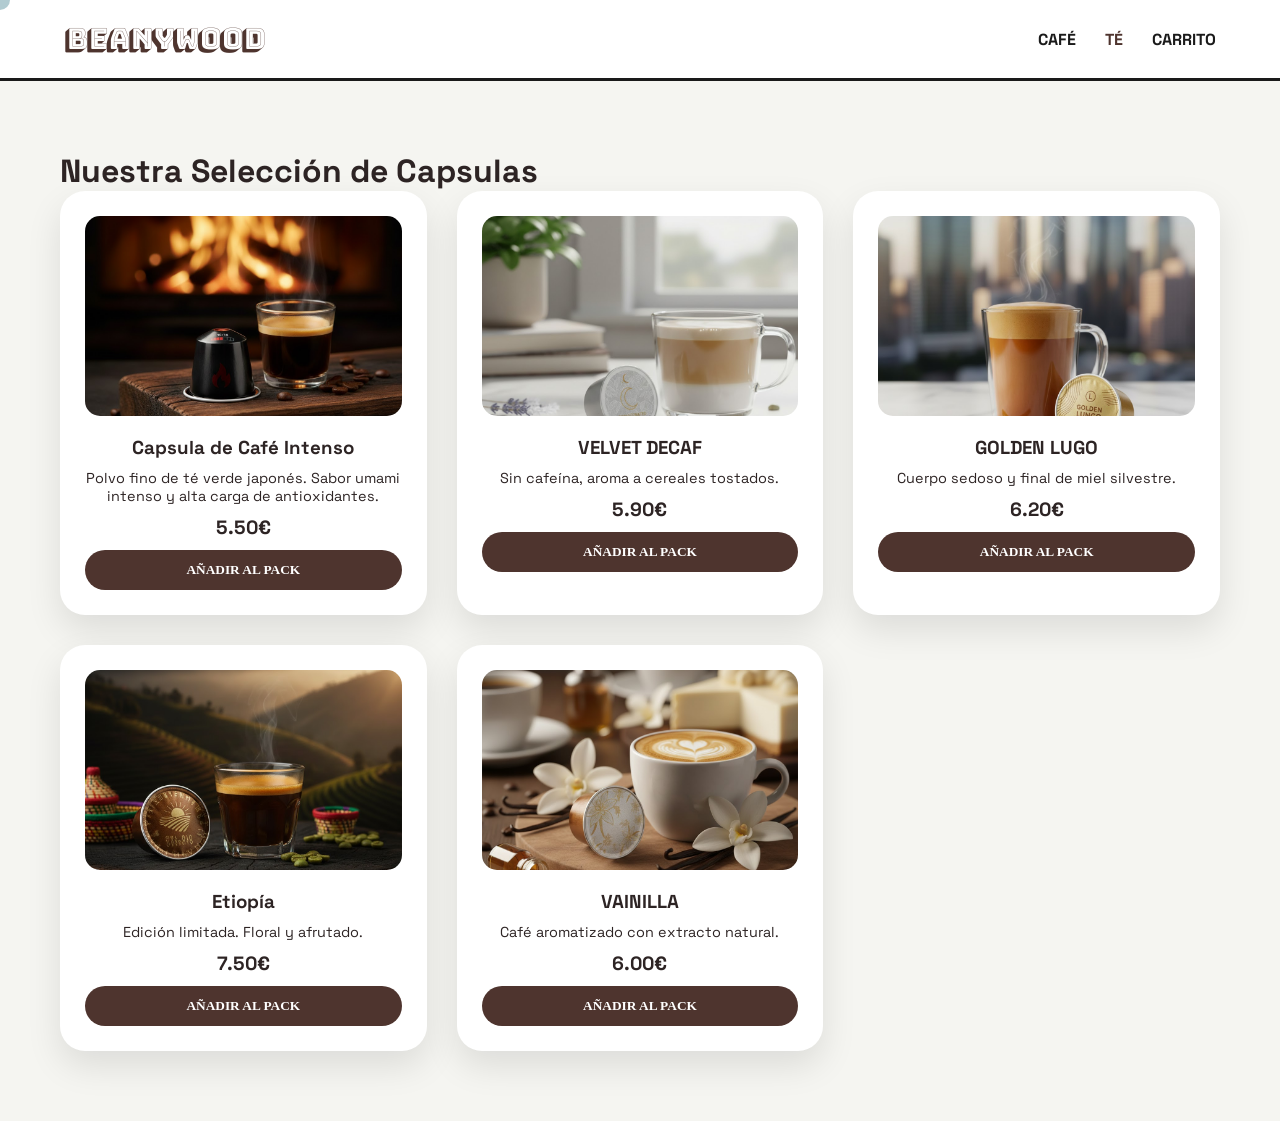
==== commit ab7910f3: "ultimo producto de mi html" ====
--- a/capsulas.html
+++ b/capsulas.html
@@ -64,9 +64,9 @@
     </article>
            <article id="tea-card-5" class="p-card">
         <img id="tea-img-5" src="img/capsulas5.jpg" alt="Chai Tea">
-        <h3 id="tea-title-5">Masala Chai Auténtico</h3>
-        <p style="margin: 10px 0; font-size: 0.9rem;">Mezcla especiada con canela, cardamomo y clavo.</p>
-        <p id="tea-price-5">14.20€</p>
+        <h3 id="tea-title-5">VAINILLA</h3>
+        <p style="margin: 10px 0; font-size: 0.9rem;">Café aromatizado con extracto natural.</p>
+        <p id="tea-price-5">6.00€</p>
         <button id="tea-btn-5" class="btn-primary-v2">AÑADIR AL PACK</button>
     </article>
 
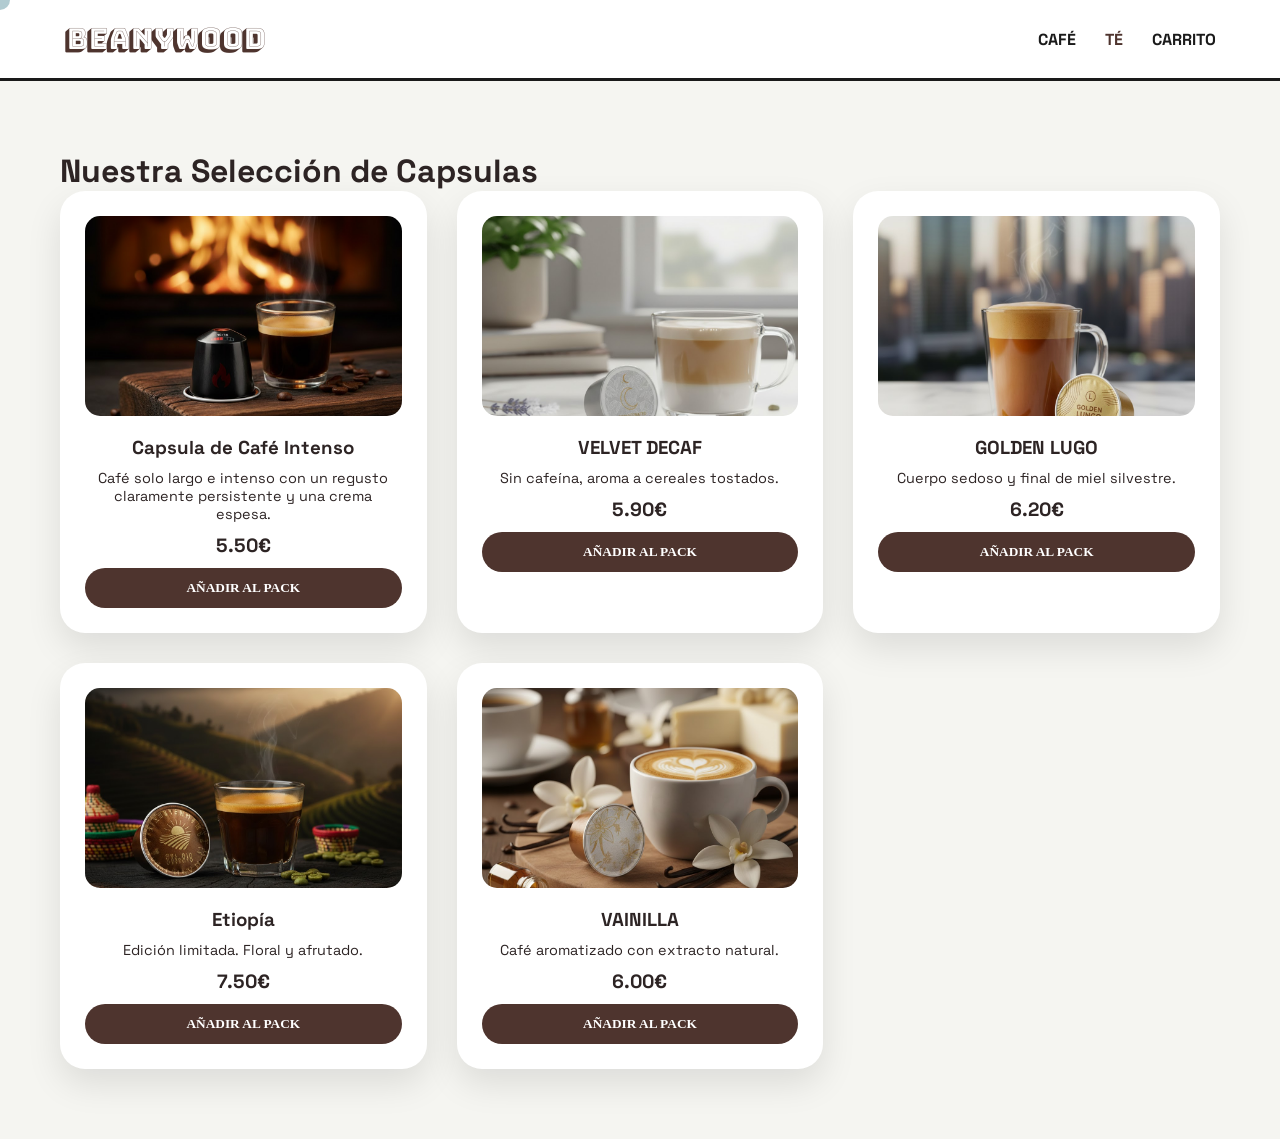
==== commit 87a2447d: "cambio a la descripcion de cafe intenso" ====
--- a/capsulas.html
+++ b/capsulas.html
@@ -36,7 +36,7 @@
             <article id="tea-card-1" class="p-card">
                 <img id="tea-img-1" src="img/capsula1.jpg" alt="Matcha">
                 <h3 id="tea-title-1">Capsula de Café Intenso</h3>
-                <p style="margin: 10px 0; font-size: 0.9rem;">Polvo fino de té verde japonés. Sabor umami intenso y alta carga de antioxidantes.</p>
+                <p style="margin: 10px 0; font-size: 0.9rem;">Café solo largo e intenso con un regusto claramente persistente y una crema espesa.</p>
                 <p id="tea-price-1">5.50€</p>
                 <button id="tea-btn-1" class="btn-primary-v2">AÑADIR AL PACK</button>
             </article>
